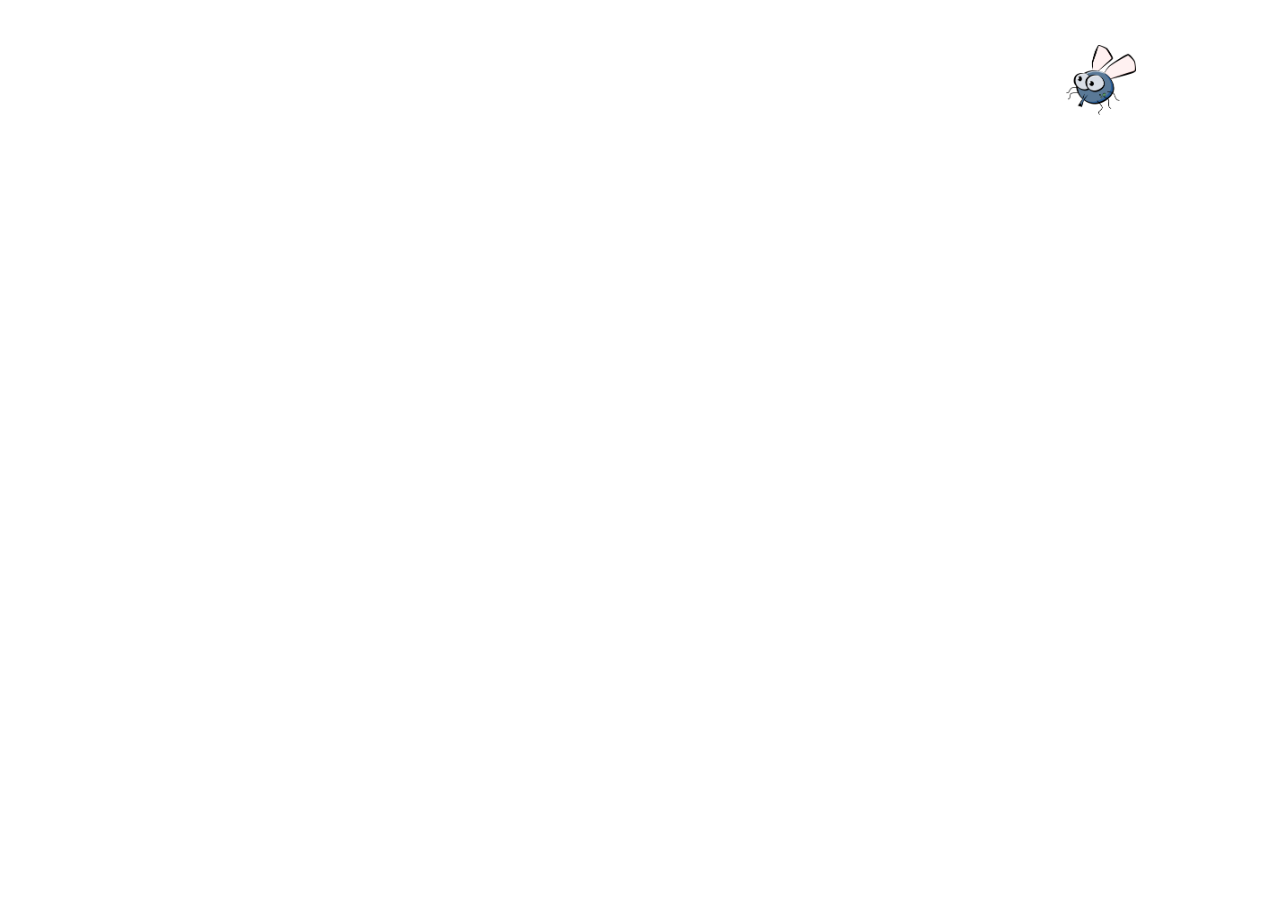
==== app.html @ a59e9344 "Adiconando lado A e lado B e excluindo frame antigo" ====
<!DOCTYPE html>
<html>
<head>
	<meta charset="utf-8">
	<title></title>

	<link rel="stylesheet" type="text/css" href="estilo.css">
	<script src="jogo.js"></script>
</head>
<body onresize="ajustaTamanhoPalcoJogo()">


	<script>
		posicaoRandomica()

		setInterval(function(){
			posicaoRandomica()
		},1000)
	</script>

</body>
</html>
---- estilo.css ----
.mosquito1 {
	width: 50px;
	height: 50px;
}


.mosquito2 {
	width: 70px;
	height: 70px;
}

.mosquito3 {
	width: 90px;
	height: 90px;
}

.ladoB {
	transform: scaleX(-1);
}
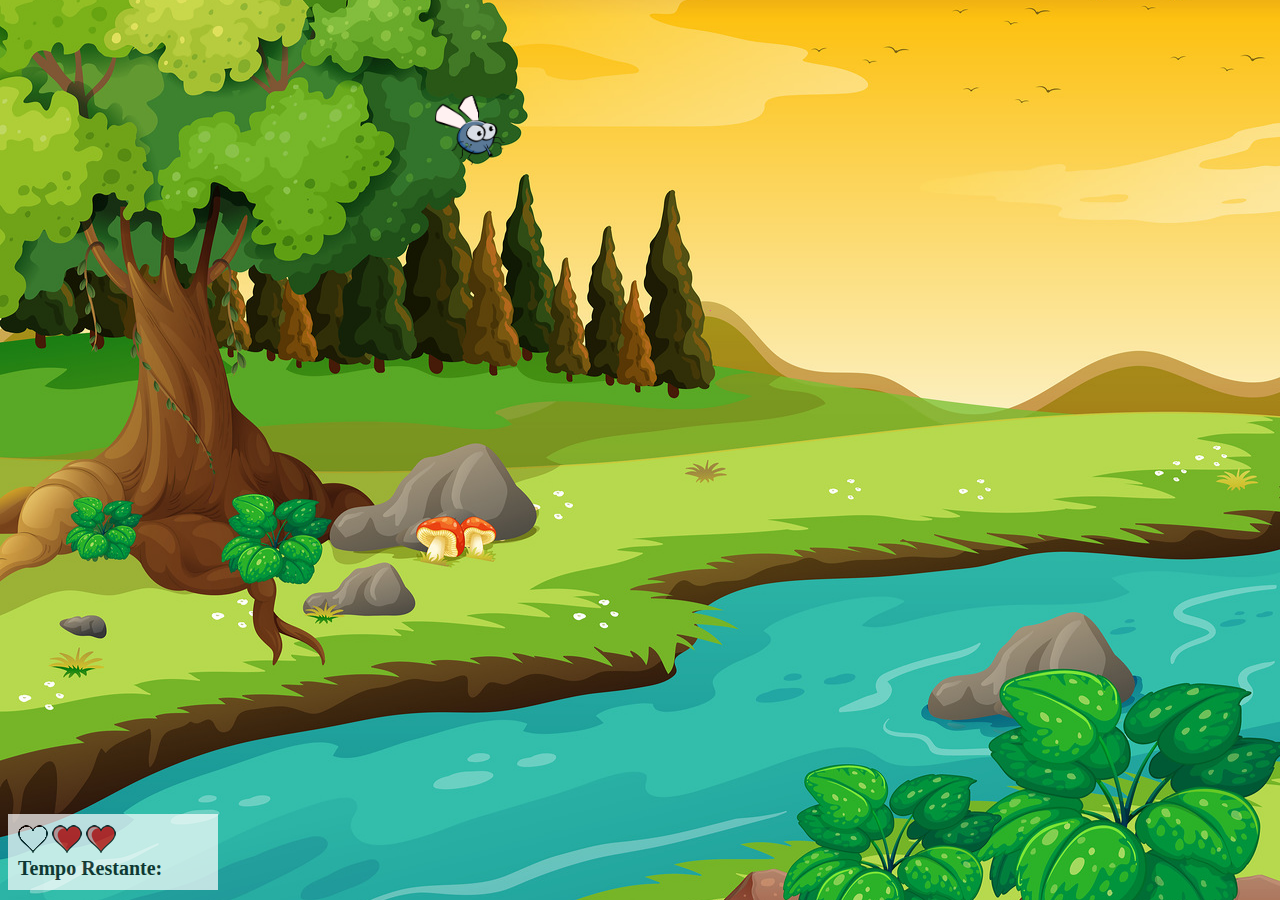
==== commit 91bcda10: "Adicionando fundo" ====
--- a/app.html
+++ b/app.html
@@ -8,6 +8,17 @@
 	<script src="jogo.js"></script>
 </head>
 <body onresize="ajustaTamanhoPalcoJogo()">
+
+	<div class="painel">
+		<div class="vidas">
+			<img src="imagens/coracao_vazio.png">
+			<img src="imagens/coracao_cheio.png">
+			<img src="imagens/coracao_cheio.png">
+		</div>
+		<div class="cronometro">
+			Tempo Restante:
+		</div>
+	</div>
 
 
 	<script>
--- a/estilo.css
+++ b/estilo.css
@@ -1,3 +1,16 @@
+body {
+	background-image: url(imagens/bg.jpg);
+	background-repeat:  no-repeat;
+    display: table;
+    width: 90%;
+    height: 90vh;
+    /* padding: 100px 0; */
+    background-position: 30% 45%;
+    background-size: cover;
+
+
+}
+
 .mosquito1 {
 	width: 50px;
 	height: 50px;
@@ -16,4 +29,25 @@
 
 .ladoB {
 	transform: scaleX(-1);
+}
+
+.painel {
+	position: absolute;
+	width: 190px;
+	padding: 10px;
+	bottom: 10px;
+	border-top: solid 1px #fff;
+	background-color: #fff;
+	opacity: 0.7;
+}
+
+.vidas {
+	float: left;
+
+}
+
+.cronometro {
+	float: left;
+	font-size: 20px;
+	font-weight: bold;
 }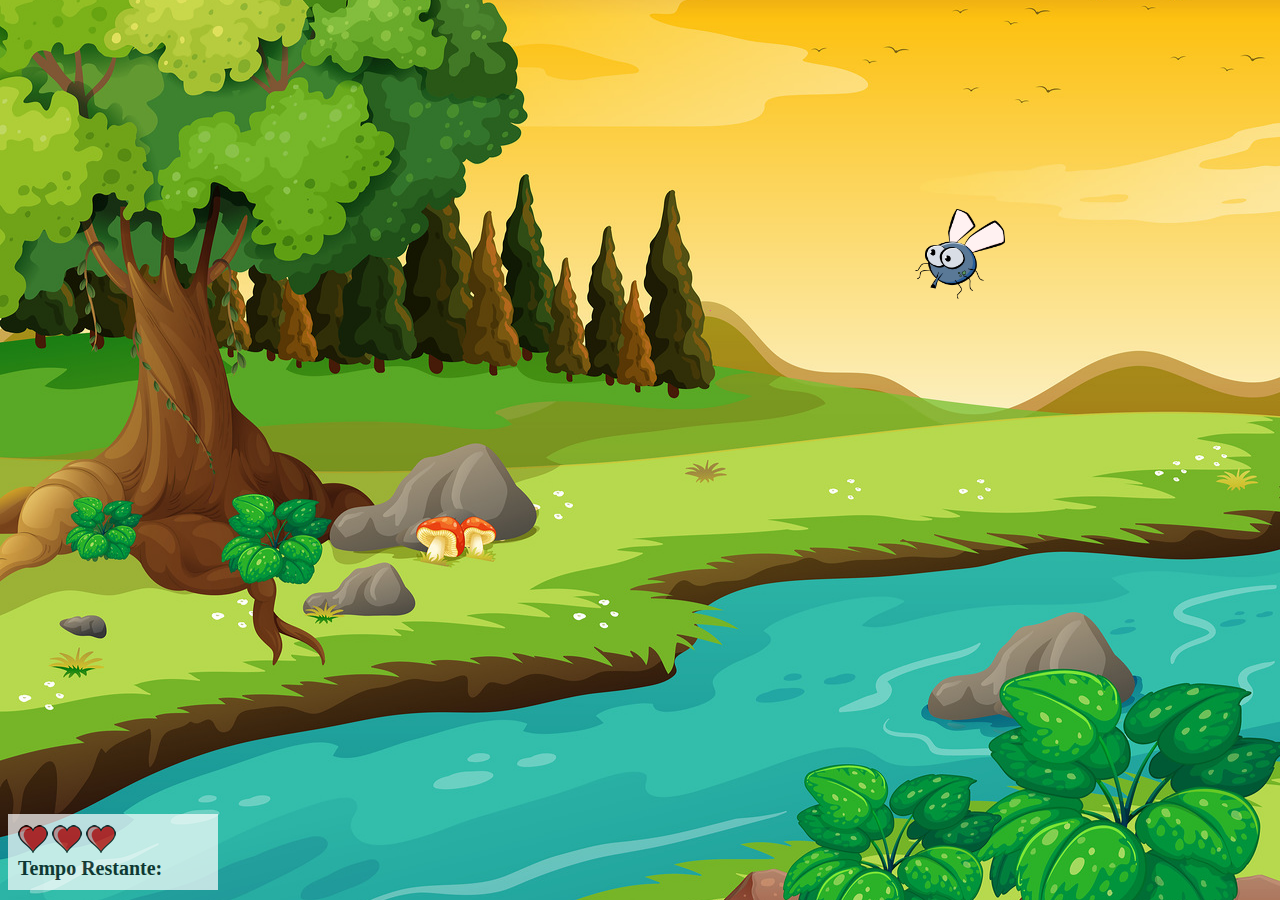
==== commit 94d553a1: "Adcionando o controlador de pontos de vida" ====
--- a/app.html
+++ b/app.html
@@ -9,16 +9,16 @@
 </head>
 <body onresize="ajustaTamanhoPalcoJogo()">
 
-	<div class="painel">
-		<div class="vidas">
-			<img src="imagens/coracao_vazio.png">
-			<img src="imagens/coracao_cheio.png">
-			<img src="imagens/coracao_cheio.png">
+		<div class="painel">
+			<div class="vidas">
+				<img id="v1" src="imagens/coracao_cheio.png">
+				<img id="v2" src="imagens/coracao_cheio.png">
+				<img id="v3" src="imagens/coracao_cheio.png">
+			</div>
+			<div class="cronometro">
+				Tempo Restante:
+			</div>
 		</div>
-		<div class="cronometro">
-			Tempo Restante:
-		</div>
-	</div>
 
 
 	<script>
@@ -26,7 +26,7 @@
 
 		setInterval(function(){
 			posicaoRandomica()
-		},1000)
+		},2000)
 	</script>
 
 </body>
--- a/estilo.css
+++ b/estilo.css
@@ -41,6 +41,7 @@
 	opacity: 0.7;
 }
 
+
 .vidas {
 	float: left;
 
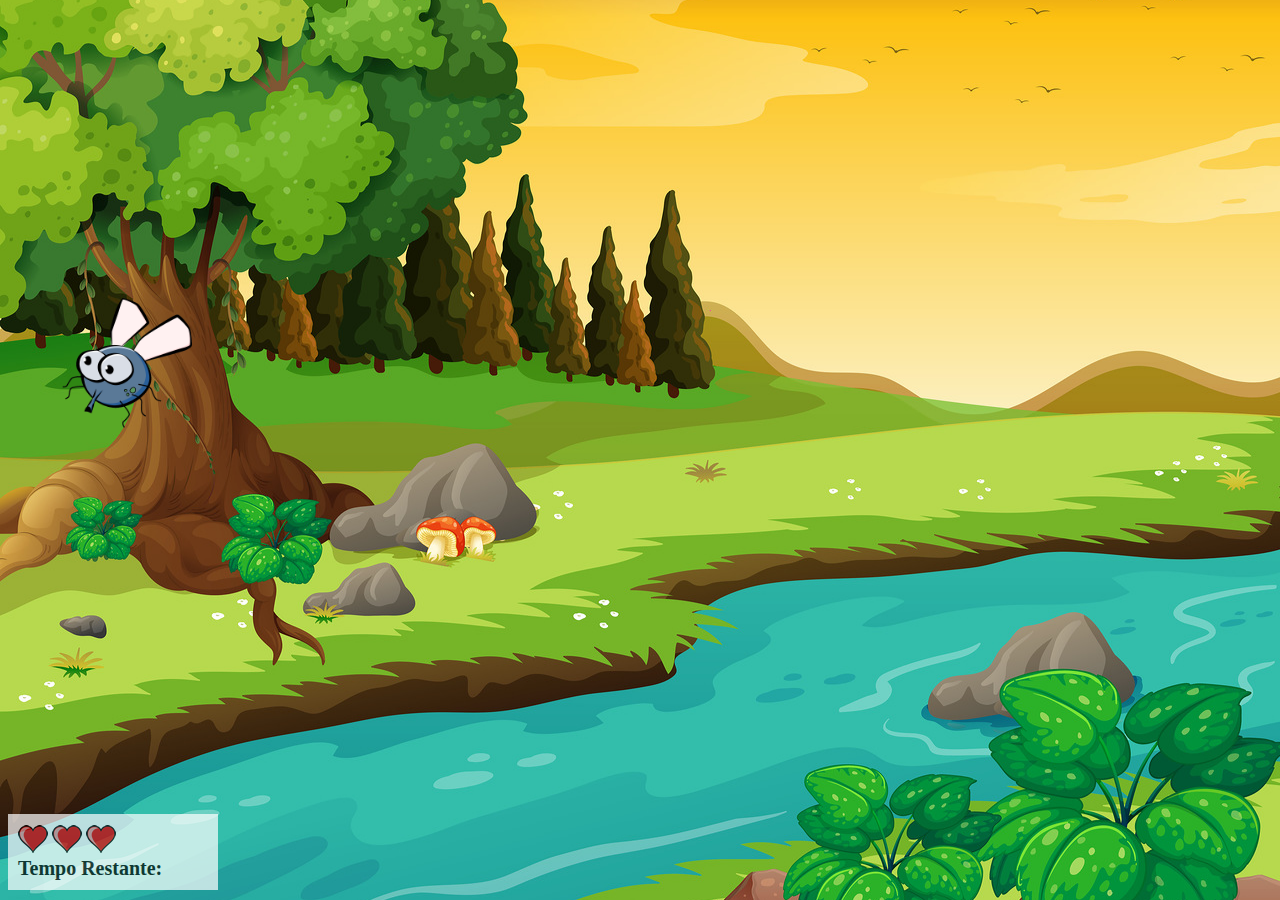
==== commit 5bde1f5d: "Ajustado o tamanho dos mosquitos" ====
--- a/app.html
+++ b/app.html
@@ -26,7 +26,7 @@
 
 		setInterval(function(){
 			posicaoRandomica()
-		},2000)
+		},1300)
 	</script>
 
 </body>
--- a/estilo.css
+++ b/estilo.css
@@ -9,17 +9,18 @@
     background-size: cover;
 
 
+
 }
 
 .mosquito1 {
-	width: 50px;
-	height: 50px;
+	width: 110px;
+	height: 110px;
 }
 
 
 .mosquito2 {
-	width: 70px;
-	height: 70px;
+	width: 130px;
+	height: 130px;
 }
 
 .mosquito3 {
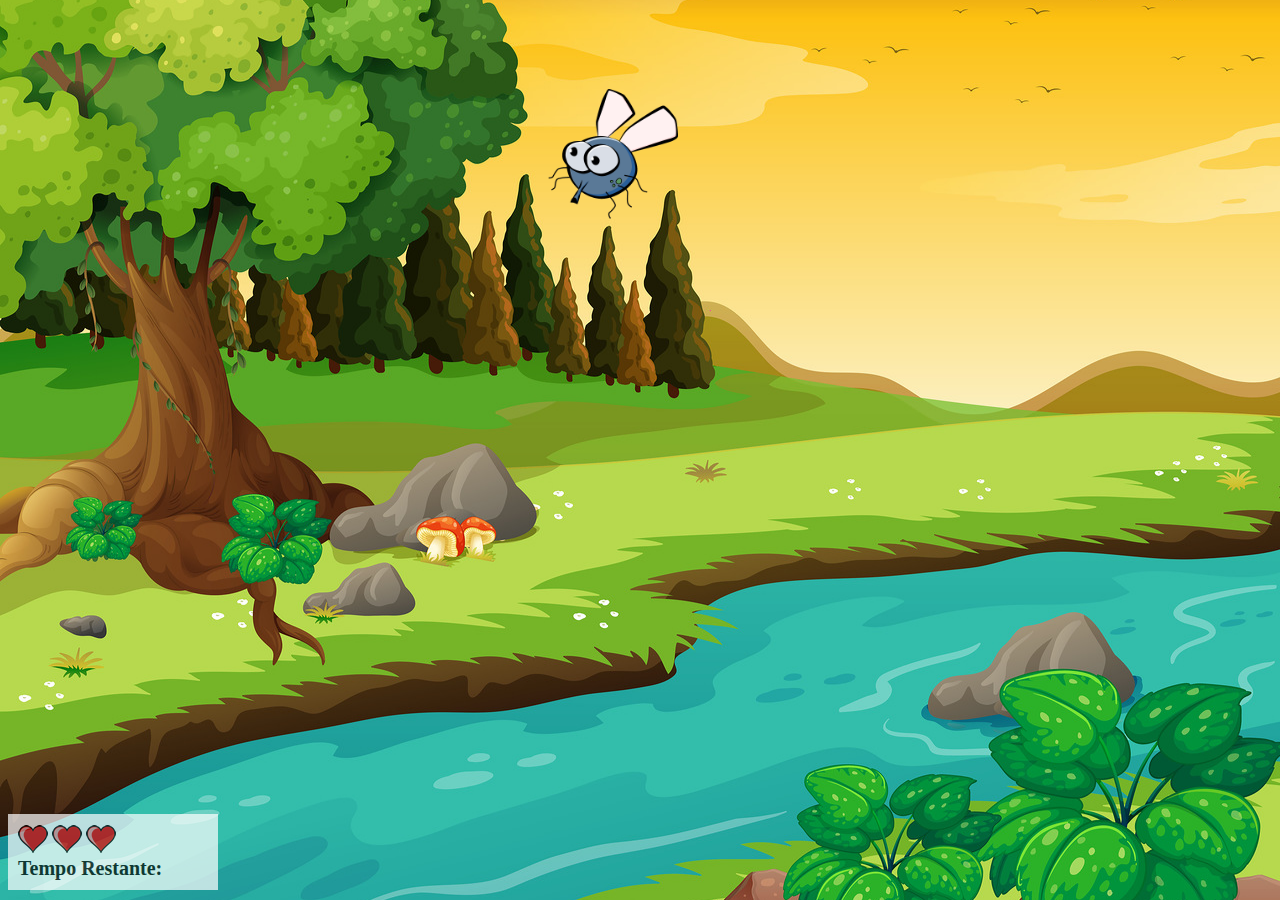
==== commit a61c7b88: "Adicionado a pagina GAME OVER" ====
--- a/app.html
+++ b/app.html
@@ -1,33 +1,33 @@
 <!DOCTYPE html>
 <html>
-<head>
-	<meta charset="utf-8">
-	<title></title>
+	<head>
+		<meta charset="utf-8">
+		<title></title>
 
-	<link rel="stylesheet" type="text/css" href="estilo.css">
-	<script src="jogo.js"></script>
-</head>
-<body onresize="ajustaTamanhoPalcoJogo()">
+		<link rel="stylesheet" type="text/css" href="estilo.css">
+		<script src="jogo.js"></script>
+	</head>
+	<body onresize="ajustaTamanhoPalcoJogo()">
 
-		<div class="painel">
-			<div class="vidas">
-				<img id="v1" src="imagens/coracao_cheio.png">
-				<img id="v2" src="imagens/coracao_cheio.png">
-				<img id="v3" src="imagens/coracao_cheio.png">
+			<div class="painel">
+				<div class="vidas">
+					<img id="v1" src="imagens/coracao_cheio.png">
+					<img id="v2" src="imagens/coracao_cheio.png">
+					<img id="v3" src="imagens/coracao_cheio.png">
+				</div>
+				<div class="cronometro">
+					Tempo Restante:
+				</div>
 			</div>
-			<div class="cronometro">
-				Tempo Restante:
-			</div>
-		</div>
 
 
-	<script>
-		posicaoRandomica()
+		<script>
+			posicaoRandomica()
 
-		setInterval(function(){
-			posicaoRandomica()
-		},1300)
-	</script>
+			setInterval(function(){
+				posicaoRandomica()
+			},1300)
+		</script>
 
-</body>
+	</body>
 </html>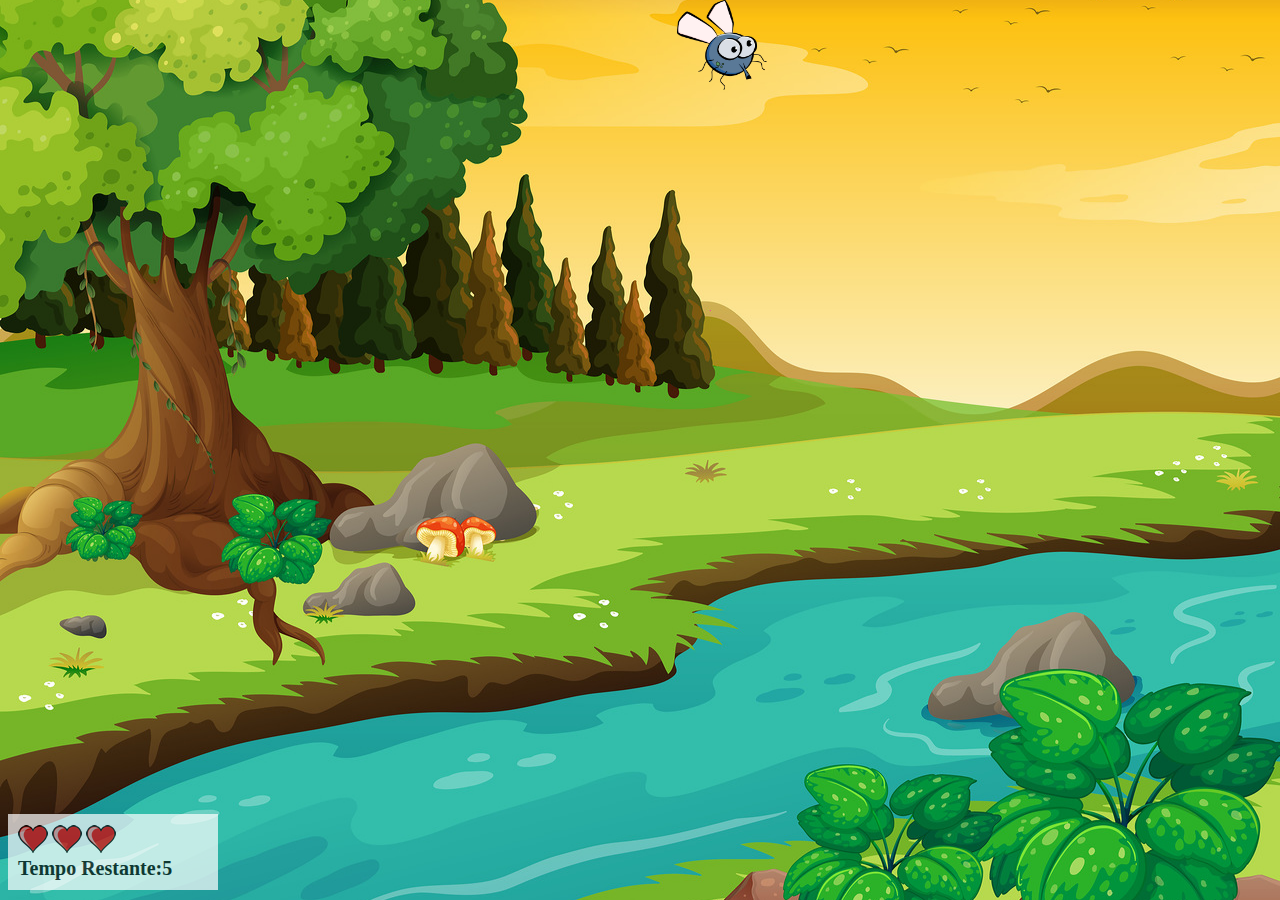
==== commit db1bcde5: "Adicionado o Cronometro" ====
--- a/app.html
+++ b/app.html
@@ -16,17 +16,20 @@
 					<img id="v3" src="imagens/coracao_cheio.png">
 				</div>
 				<div class="cronometro">
-					Tempo Restante:
+					Tempo Restante:<span id="cronometro"></span>
 				</div>
 			</div>
 
 
 		<script>
+
+			document.getElementById('cronometro').innerHTML = tempo
+
 			posicaoRandomica()
 
-			setInterval(function(){
+			var criaMosquito = setInterval(function(){
 				posicaoRandomica()
-			},1300)
+			},2000)
 		</script>
 
 	</body>
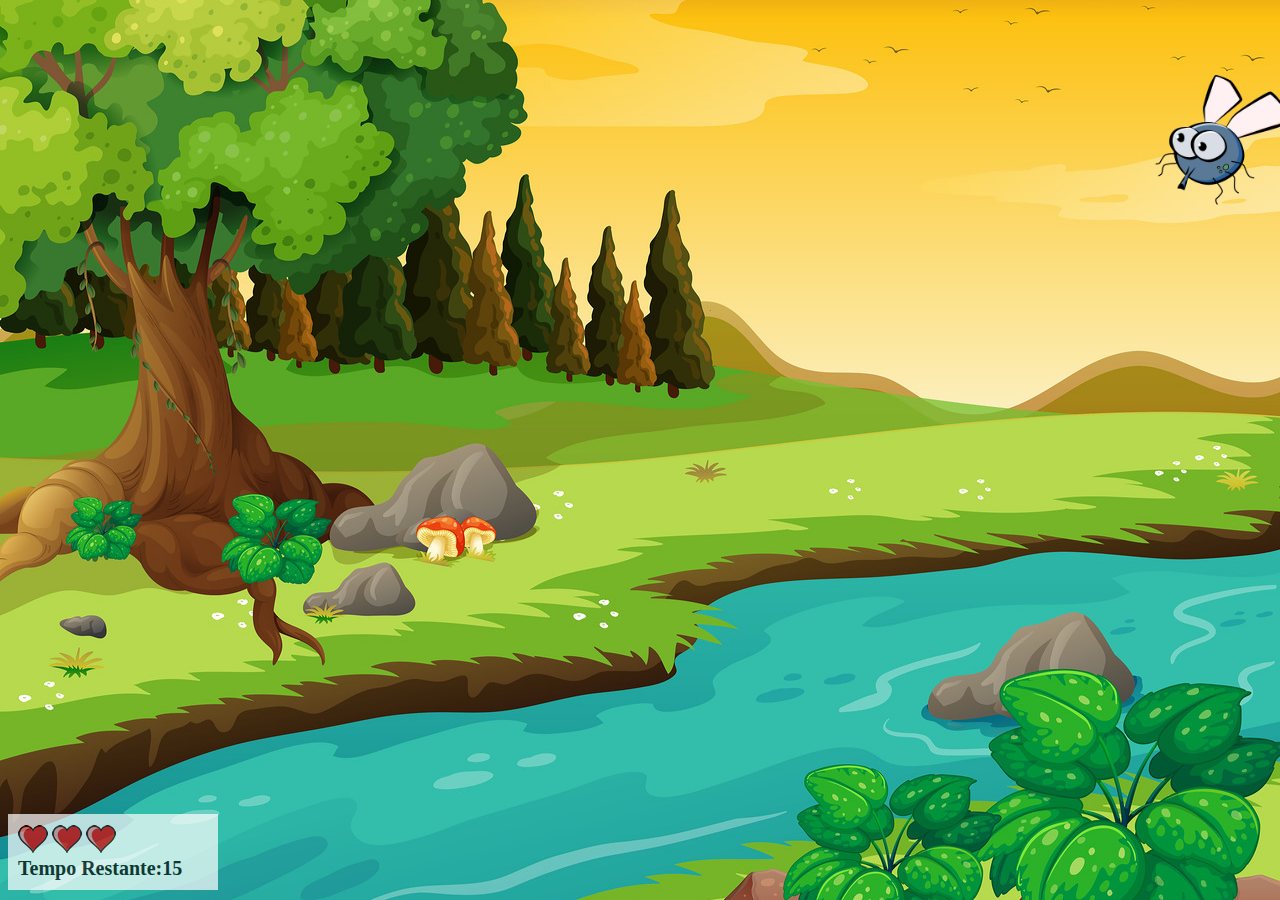
==== commit 3deb4220: "Adicionado pagina inicial" ====
--- a/app.html
+++ b/app.html
@@ -2,7 +2,7 @@
 <html>
 	<head>
 		<meta charset="utf-8">
-		<title></title>
+		<title>Jogo Mata-Mosquito</title>
 
 		<link rel="stylesheet" type="text/css" href="estilo.css">
 		<script src="jogo.js"></script>
--- a/estilo.css
+++ b/estilo.css
@@ -52,4 +52,14 @@
 	float: left;
 	font-size: 20px;
 	font-weight: bold;
+}
+
+.fundo {
+	background-color: rgba(0, 0, 0, 0.3);
+	position: relative;
+	border-radius: 15px;
+	margin: 50px 60px;
+	padding: 30px;
+
+
 }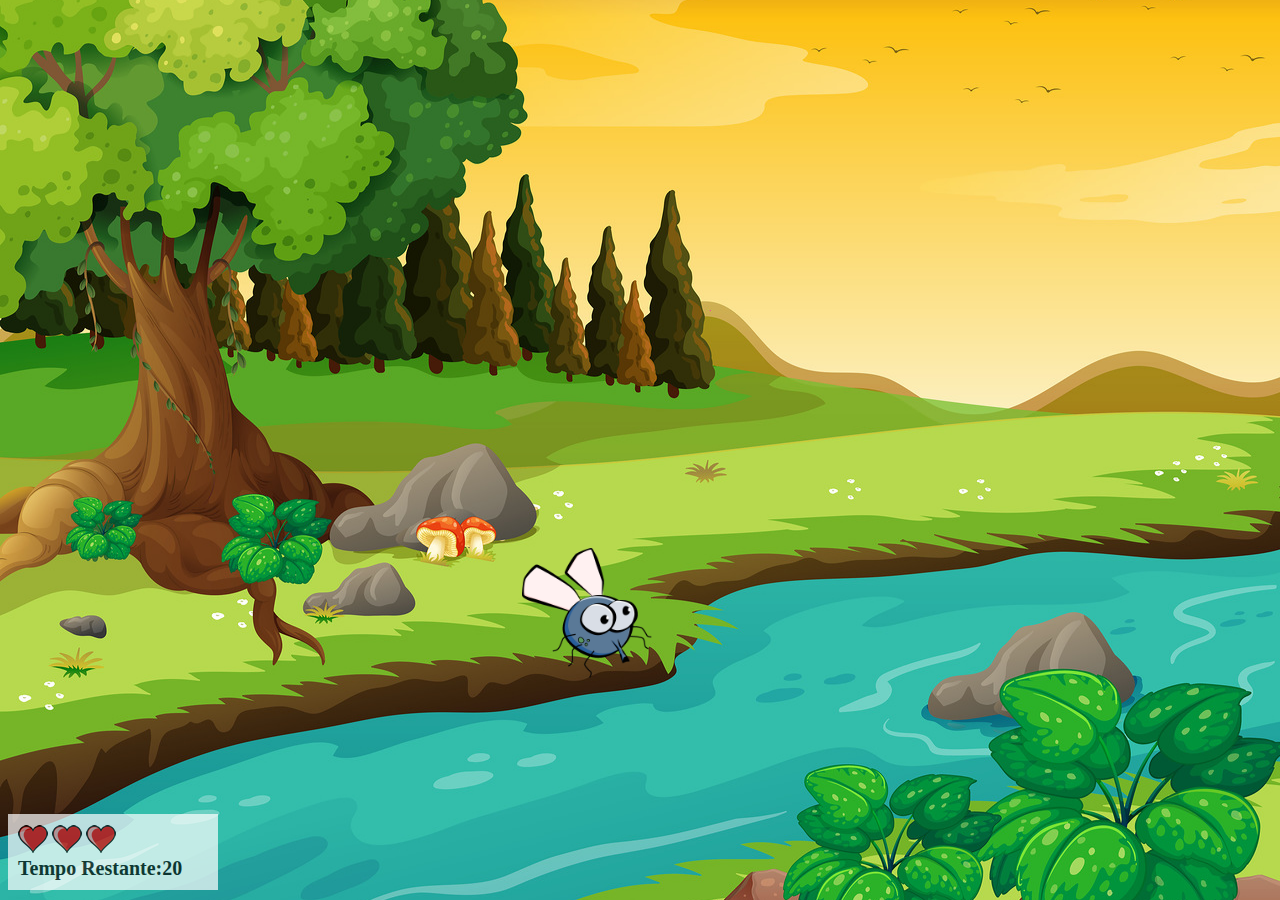
==== commit 4204c913: "Aplicando o nivel de dificuldade" ====
--- a/app.html
+++ b/app.html
@@ -2,7 +2,7 @@
 <html>
 	<head>
 		<meta charset="utf-8">
-		<title>Jogo Mata-Mosquito</title>
+		<title>Jogo</title>
 
 		<link rel="stylesheet" type="text/css" href="estilo.css">
 		<script src="jogo.js"></script>
@@ -29,7 +29,7 @@
 
 			var criaMosquito = setInterval(function(){
 				posicaoRandomica()
-			},2000)
+			}, criaMosquitoTempo)
 		</script>
 
 	</body>
--- a/estilo.css
+++ b/estilo.css
@@ -2,7 +2,7 @@
 	background-image: url(imagens/bg.jpg);
 	background-repeat:  no-repeat;
     display: table;
-    width: 90%;
+    width: 100%;
     height: 90vh;
     /* padding: 100px 0; */
     background-position: 30% 45%;
@@ -58,8 +58,6 @@
 	background-color: rgba(0, 0, 0, 0.3);
 	position: relative;
 	border-radius: 15px;
-	margin: 50px 60px;
+	margin: 30px auto;
 	padding: 30px;
-
-
 }